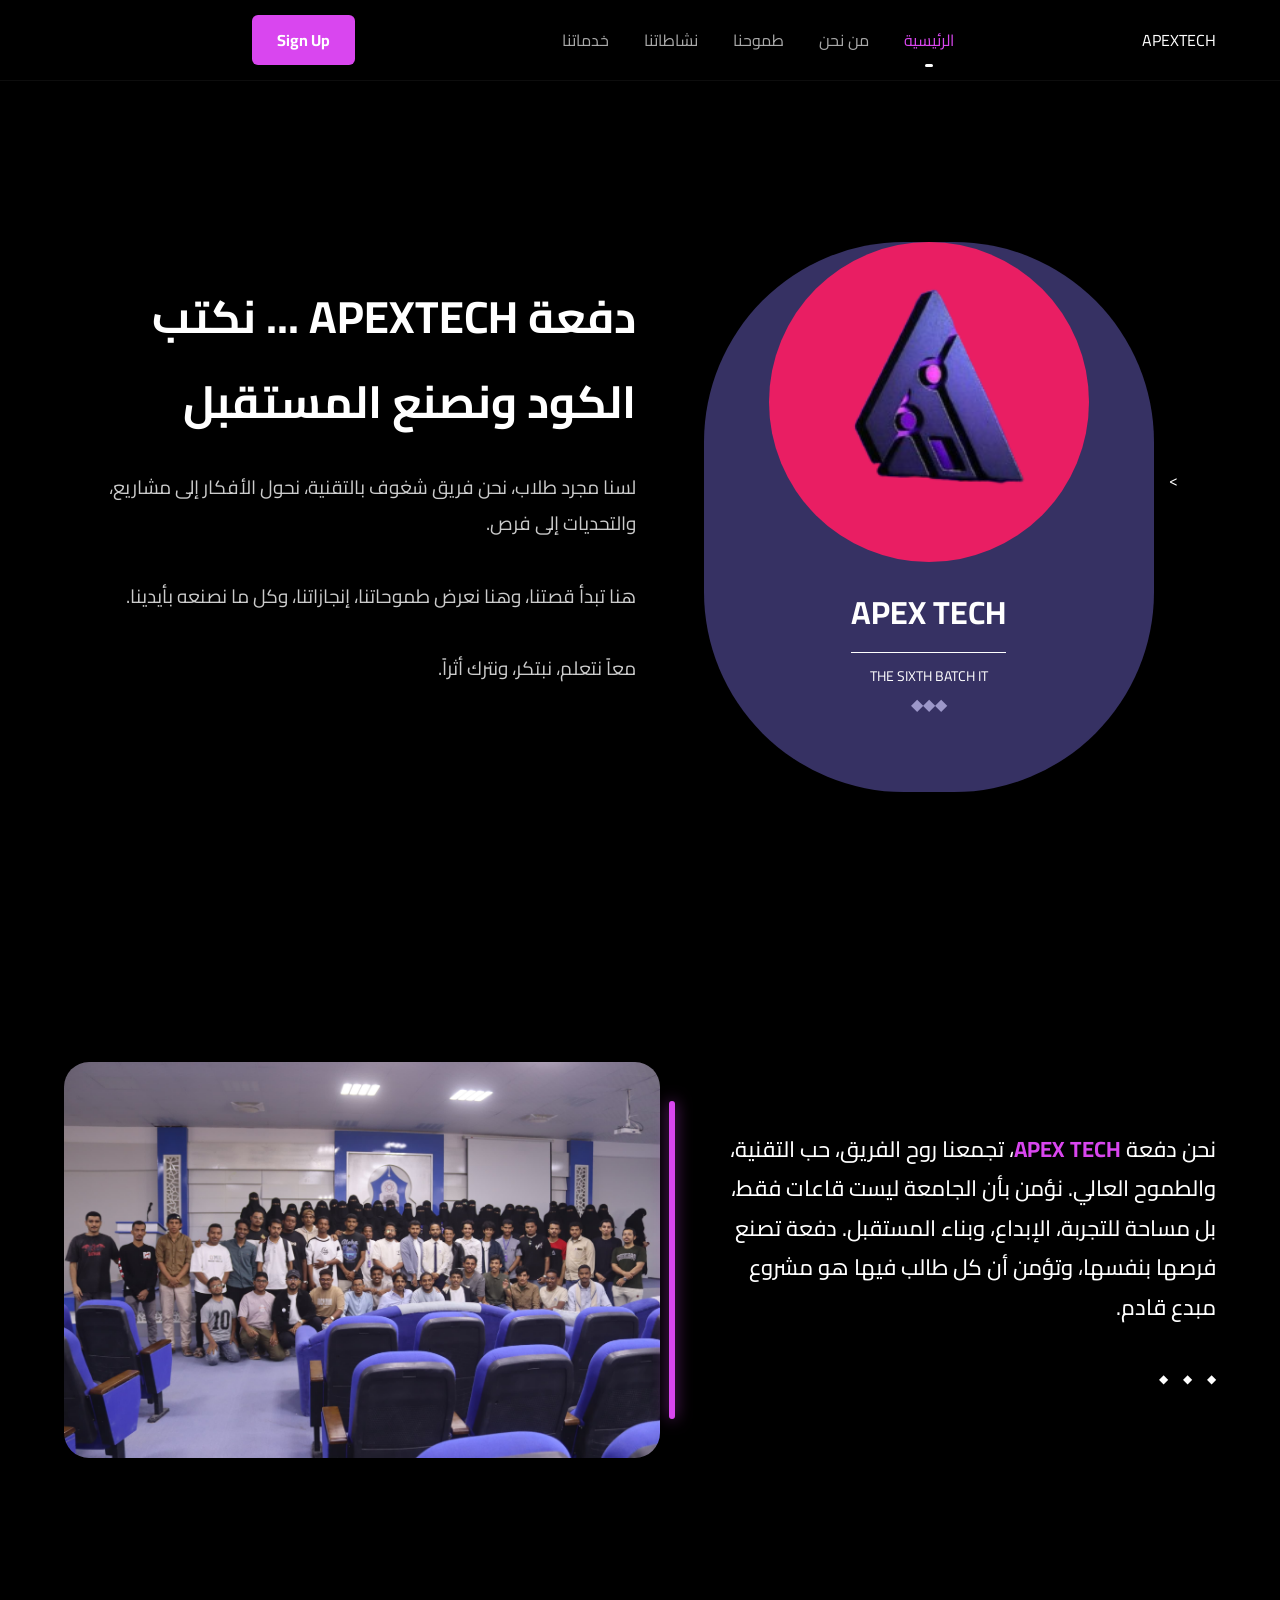
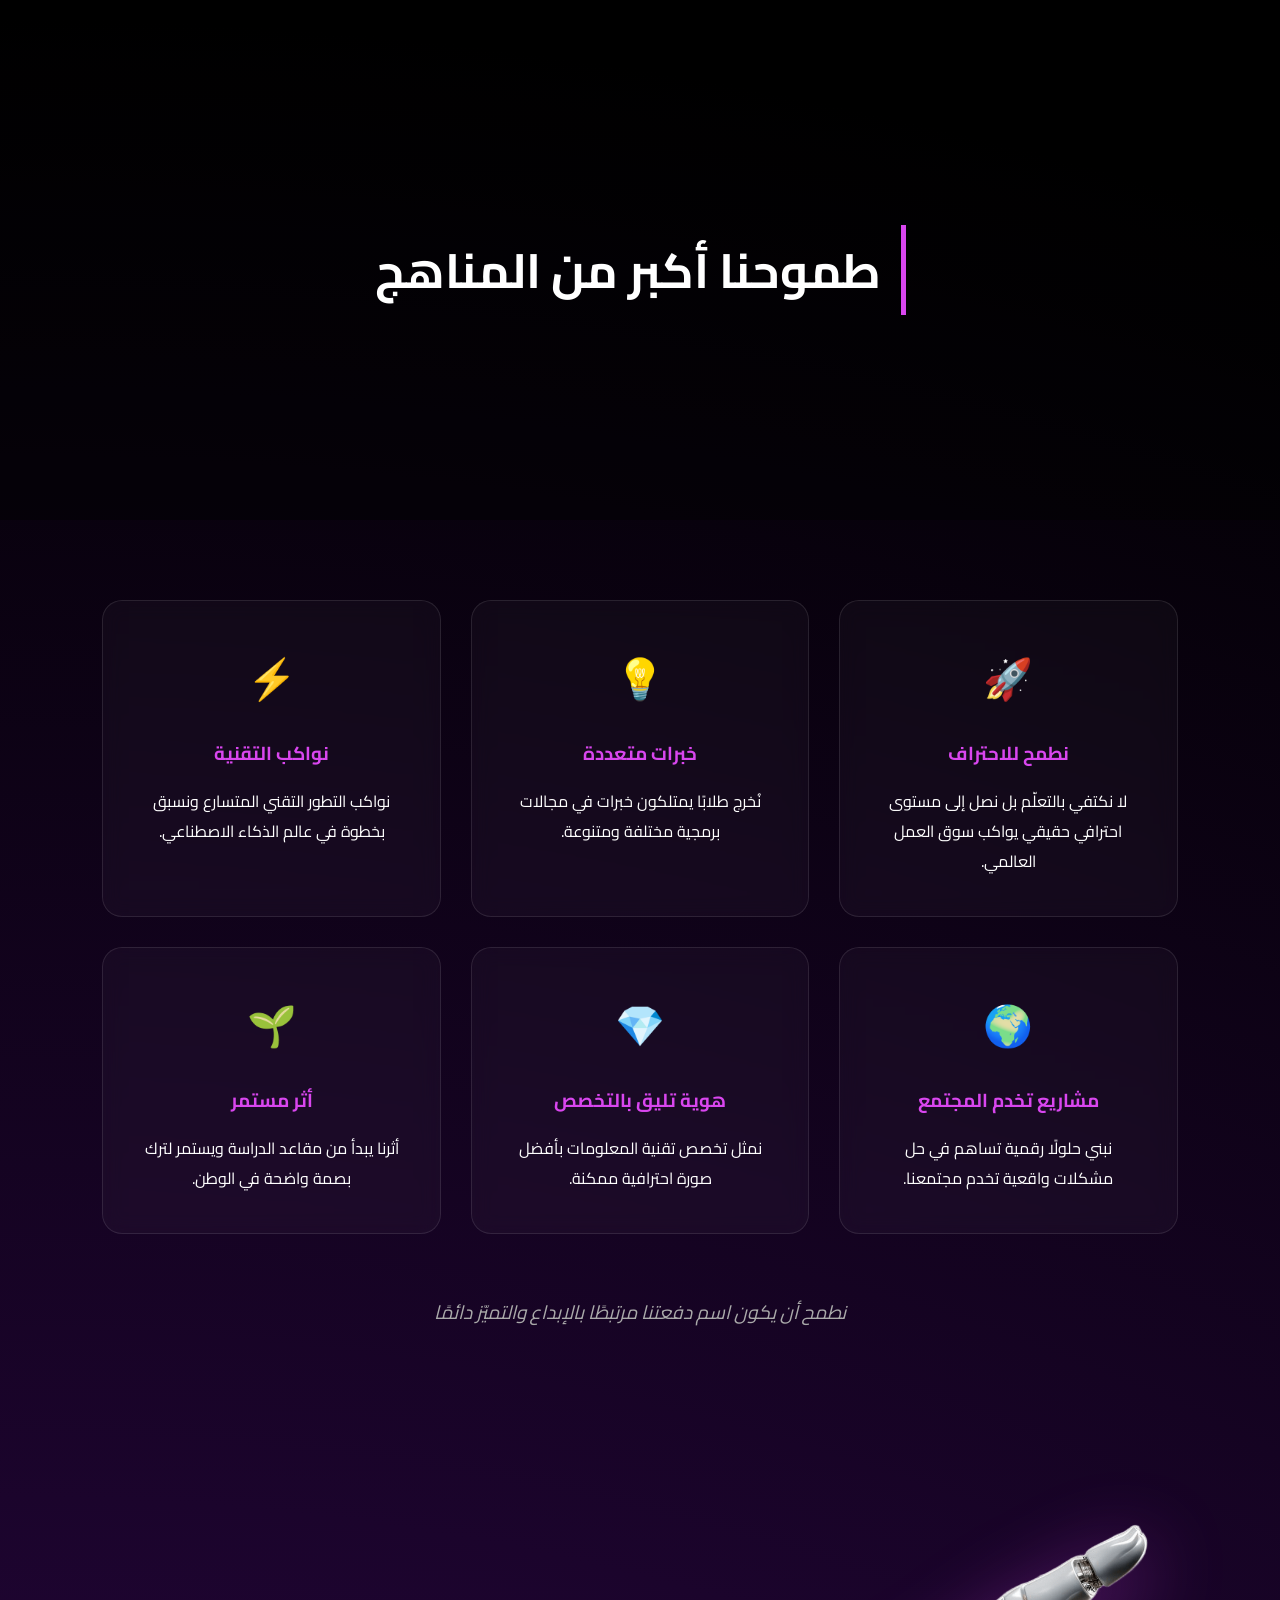
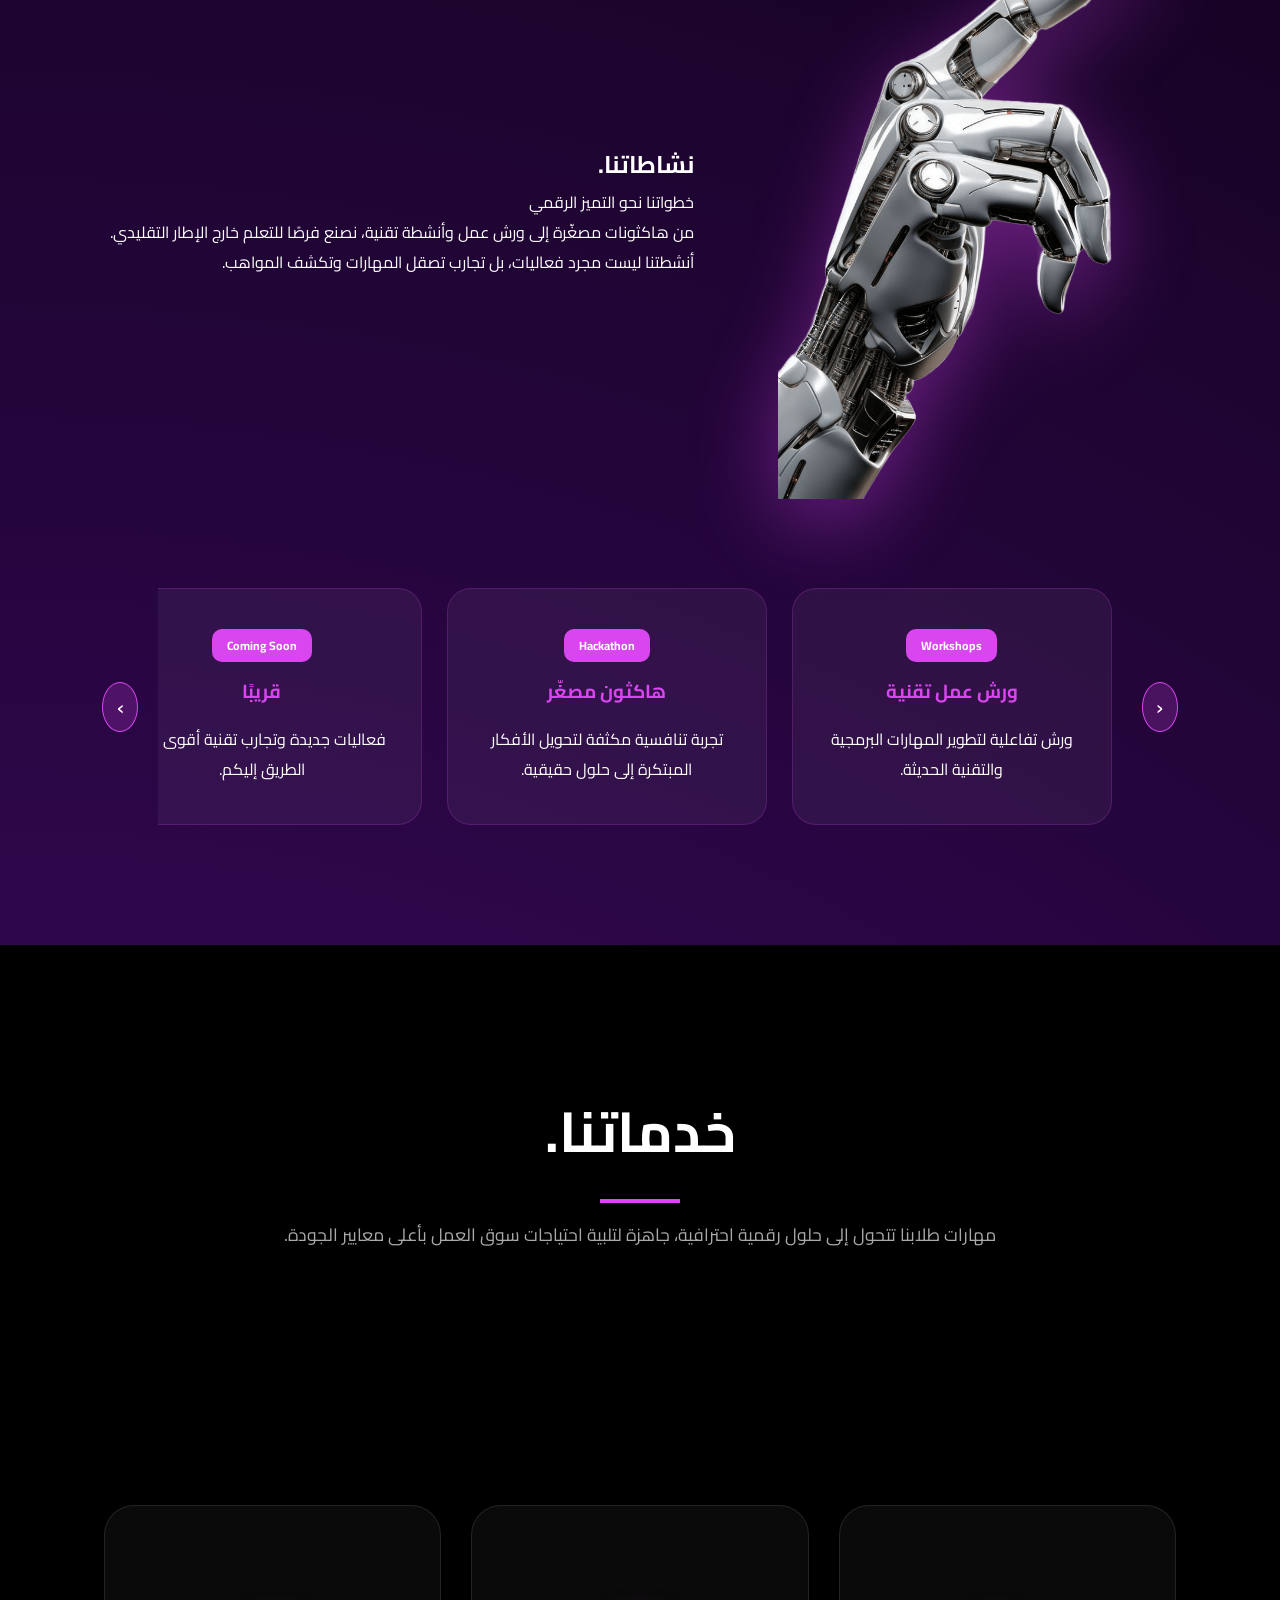
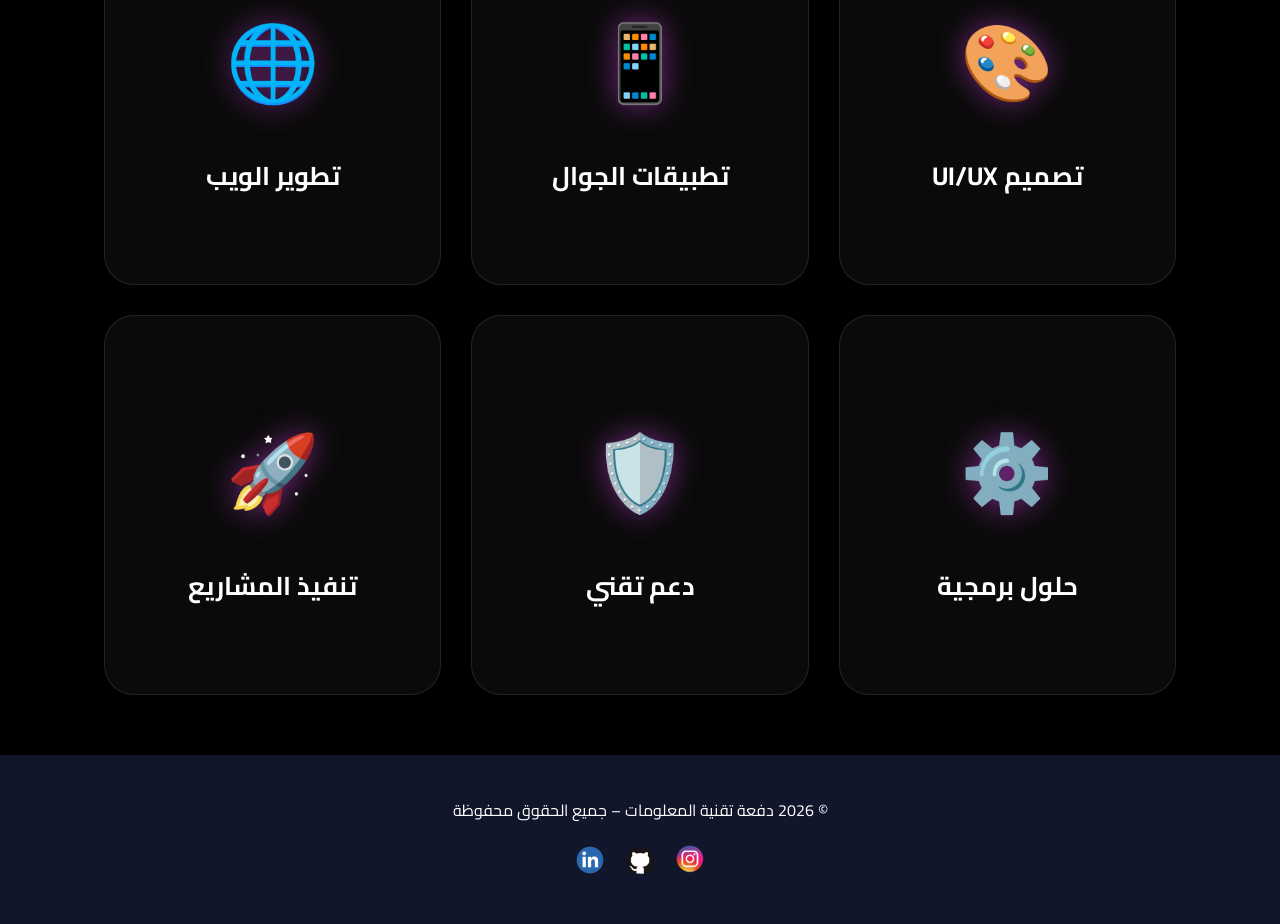
==== index.html @ 80015eca "new" ====
<!DOCTYPE html>
<html lang="ar" dir="rtl">
<head>
    <meta charset="UTF-8">
    <meta name="viewport" content="width=device-width, initial-scale=1.0">
    <title>APEX TECH | المستقبل يبدأ هنا</title>
    <link rel="stylesheet" href="styles.css">
    <link href="https://fonts.googleapis.com/css2?family=Cairo:wght@400;600;700&display=swap" rel="stylesheet">
</head>
<body>

    <nav>
        <div class="nav-container">
            <div class="logo-text"><a href="#home" style="text-decoration: none; color: inherit;">APEX<span>TECH</span></a></div>
            <ul class="nav-links">
                <li class="active"><a href="#home">الرئيسية</a></li>
                <li><a href="#about">من نحن</a></li>
                <li><a href="#ambition">طموحنا</a></li>
                <li><a href="#activities">نشاطاتنا</a></li>
                <li><a href="#services">خدماتنا</a></li>
            </ul>
             <a href="sing_up.html" class="signup" style="text-decoration: none;">Sign Up</a>
    
            <div class="menu-toggle" id="mobile-menu">
                <span></span><span></span><span></span>
            </div>
        </div>
    </nav>

    <main>
        <section id="home" class="hero-section">>
    <div class="hero-container">
        <div class="hero-visual">
            <div class="ellipse-bg"></div>
            <div class="logo-wrapper">
                <img src="images/logo.png" alt="APEX TECH Logo" class="main-logo">
            </div>
            <div class="batch-info">
                <h2>APEX TECH</h2>
                <p>THE SIXTH BATCH IT</p>
            </div>
            <div class="decoration-stars">
                <span>◆</span><span>◆</span><span>◆</span>
            </div>
        </div>

        <div class="hero-text-content">
            <h1 class="hero-title">دفعة APEXTECH ... نكتب الكود ونصنع المستقبل</h1>
            <p class="hero-description">
                لسنا مجرد طلاب، نحن فريق شغوف بالتقنية، نحول الأفكار إلى مشاريع، والتحديات إلى فرص. 
                <br><br>
                هنا تبدأ قصتنا، وهنا نعرض طموحاتنا، إنجازاتنا، وكل ما نصنعه بأيدينا. 
                <br><br>
                معاً نتعلم، نبتكر، ونترك أثراً.
            </p>
        </div>
    </div>
</section>

        <section id="about" class="about-section reveal">
    <div class="about-container">
        <div class="about-text">
            <p>
                نحن دفعة <span class="highlight">APEX TECH</span>، تجمعنا روح الفريق، حب التقنية، والطموح العالي. نؤمن بأن الجامعة ليست قاعات فقط، بل مساحة للتجربة، الإبداع، وبناء المستقبل. دفعة تصنع فرصها بنفسها، وتؤمن أن كل طالب فيها هو مشروع مبدع قادم.
            </p>
            <div class="decoration-dots">
                <span>◆</span><span>◆</span><span>◆</span>
            </div>
        </div>

        <div class="about-image-wrapper">
            <div class="image-frame">
                <img src="images/grop.jpg" alt="APEXTECH Team">
                <div class="side-border"></div>
            </div>
        </div>
    </div>
</section>

        <section id="ambition" class="ambition-section reveal">
    <div class="video-container">
        <video autoplay muted loop playsinline class="bg-video">
            <source src="images/15.mp4" type="video/mp4">
        </video>
        <div class="video-overlay">
            <h2 class="reveal-text">طموحنا أكبر من <span>المناهج</span></h2>
        </div>
    </div>

    <div class="content-wrapper">
        <div class="cards-grid">
            <div class="ambition-card reveal">
                <div class="card-icon">🚀</div>
                <h3>نطمح للاحتراف</h3>
                <p>لا نكتفي بالتعلّم بل نصل إلى مستوى احترافي حقيقي يواكب سوق العمل العالمي.</p>
            </div>

            <div class="ambition-card reveal">
                <div class="card-icon">💡</div>
                <h3>خبرات متعددة</h3>
                <p>نُخرج طلابًا يمتلكون خبرات في مجالات برمجية مختلفة ومتنوعة.</p>
            </div>

            <div class="ambition-card reveal">
                <div class="card-icon">⚡</div>
                <h3>نواكب التقنية</h3>
                <p>نواكب التطور التقني المتسارع ونسبق بخطوة في عالم الذكاء الاصطناعي.</p>
            </div>

            <div class="ambition-card reveal">
                <div class="card-icon">🌍</div>
                <h3>مشاريع تخدم المجتمع</h3>
                <p>نبني حلولًا رقمية تساهم في حل مشكلات واقعية تخدم مجتمعنا.</p>
            </div>

            <div class="ambition-card reveal">
                <div class="card-icon">💎</div>
                <h3>هوية تليق بالتخصص</h3>
                <p>نمثل تخصص تقنية المعلومات بأفضل صورة احترافية ممكنة.</p>
            </div>

            <div class="ambition-card reveal">
                <div class="card-icon">🌱</div>
                <h3>أثر مستمر</h3>
                <p>أثرنا يبدأ من مقاعد الدراسة ويستمر لترك بصمة واضحة في الوطن.</p>
            </div>
        </div>
        
        <div class="ambition-footer reveal">
            <p>نطمح أن يكون اسم دفعتنا مرتبطًا بالإبداع والتميّز دائمًا</p>
        </div>
    </div>
</section>

<section id="activities" class="activities-section reveal">
    <div class="activities-hero">
        <div class="activities-image reveal-left">
            <img src="images/hand.png" alt="AI Hand" class="floating-hand">
        </div>

        <div class="activities-content reveal-right">
            <h2 class="section-title">نشاطاتنا<span>.</span></h2>
            <p class="subtitle">خطواتنا نحو التميز الرقمي</p>
            <p class="description">
                من هاكثونات مصغّرة إلى ورش عمل وأنشطة تقنية، نصنع فرصًا للتعلم خارج الإطار التقليدي. 
                أنشطتنا ليست مجرد فعاليات، بل تجارب تصقل المهارات وتكشف المواهب.
            </p>
        </div>
    </div>

    <div class="slider-wrapper reveal">
        <button class="slide-btn prev" id="prevBtn">‹</button>
        
        <div class="activities-slider" id="mainSlider">
            <div class="activity-slide">
                <div class="slide-card">
                    <span class="tag">Workshops</span>
                    <h3>ورش عمل تقنية</h3>
                    <p>ورش تفاعلية لتطوير المهارات البرمجية والتقنية الحديثة.</p>
                </div>
            </div>

            <div class="activity-slide">
                <div class="slide-card">
                    <span class="tag">Hackathon</span>
                    <h3>هاكثون مصغّر</h3>
                    <p>تجربة تنافسية مكثفة لتحويل الأفكار المبتكرة إلى حلول حقيقية.</p>
                </div>
            </div>

            <div class="activity-slide coming">
                <div class="slide-card">
                    <span class="tag">Coming Soon</span>
                    <h3>قريبًا</h3>
                    <p>فعاليات جديدة وتجارب تقنية أقوى في الطريق إليكم.</p>
                </div>
            </div>
        </div>

        <button class="slide-btn next" id="nextBtn">›</button>
    </div>
</section>
<section id="services" class="services-section">
    
    <div class="video-container reveal">
        <video autoplay muted loop playsinline class="bg-video">
            <source src="images/2.mp4" type="video/mp4">
        </video>
        
        <div class="video-overlay">
            <div class="services-header">
                <h1 class="main-title">خدماتنا<span>.</span></h1>
                <div class="title-line"></div>
                <p class="description">مهارات طلابنا تتحول إلى حلول رقمية احترافية، جاهزة لتلبية احتياجات سوق العمل بأعلى معايير الجودة.</p>
            </div>
        </div>
    </div>

    <div class="services-container">
        <div class="services-grid">
            <div class="flip-card reveal">
                <div class="card-inner">
                    <div class="card-front">
                        <div class="icon">🎨</div>
                        <h3>تصميم UI/UX</h3>
                    </div>
                    <div class="card-back">
                        <p>واجهات مستخدم جذابة وتجارب رقمية مدروسة بعناية لتسهيل رحلة المستخدم.</p>
                    </div>
                </div>
            </div>

            <div class="flip-card reveal">
                <div class="card-inner">
                    <div class="card-front">
                        <div class="icon">📱</div>
                        <h3>تطبيقات الجوال</h3>
                    </div>
                    <div class="card-back">
                        <p>برمجة تطبيقات ذكية (Android/iOS) تقدم تجربة مستخدم استثنائية وسلسة.</p>
                    </div>
                </div>
            </div>

            <div class="flip-card reveal">
                <div class="card-inner">
                    <div class="card-front">
                        <div class="icon">🌐</div>
                        <h3>تطوير الويب</h3>
                    </div>
                    <div class="card-back">
                        <p>تصميم وبناء مواقع ويب سريعة، متجاوبة، وبأحدث التقنيات لضمان أفضل أداء.</p>
                    </div>
                </div>
            </div>

            <div class="flip-card reveal">
                <div class="card-inner">
                    <div class="card-front">
                        <div class="icon">⚙️</div>
                        <h3>حلول برمجية</h3>
                    </div>
                    <div class="card-back">
                        <p>تطوير أنظمة برمجية متكاملة مخصصة لحل مشاكل عملك المعقدة.</p>
                    </div>
                </div>
            </div>

            <div class="flip-card reveal">
                <div class="card-inner">
                    <div class="card-front">
                        <div class="icon">🛡️</div>
                        <h3>دعم تقني</h3>
                    </div>
                    <div class="card-back">
                        <p>استشارات وحلول برمجية متكاملة لحل المشكلات التقنية المعقدة.</p>
                    </div>
                </div>
            </div>

            <div class="flip-card reveal">
                <div class="card-inner">
                    <div class="card-front">
                        <div class="icon">🚀</div>
                        <h3>تنفيذ المشاريع</h3>
                    </div>
                    <div class="card-back">
                        <p>تحويل الأفكار من مجرد مخططات إلى واقع رقمي ملموس وناجح.</p>
                    </div>
                </div>
            </div>
        </div>
    </div>
</section>
    </main>

    <footer class="footer">
        <p>© 2026 دفعة تقنية المعلومات – جميع الحقوق محفوظة</p>
        <div class="footer-icons">
            <a href="#"><img src="images/insta.png" alt="Instagram"></a>
            <a href="#"><img src="images/github.png" alt="GitHub"></a>
            <a href="#"><img src="images/link.png" alt="LinkedIn"></a>
        </div>
    </footer>

    <script src="index.js"></script>
</body>
</html>
---- styles.css ----
/* الإعدادات العامة */
* {
    margin: 0;
    padding: 0;
    box-sizing: border-box;
    font-family: 'Cairo', sans-serif;
    
}

html {
    scroll-behavior: smooth;
}

body {
    background: radial-gradient(circle at bottom left, #4b0b7a, #000 70%);
    color: #fff;
    overflow-x: hidden;
}
/* ===== 1. تنسيق الهيدر (Navigation) المصلح ===== */
nav {
    display: flex;
    justify-content: center;
    align-items: center;
    padding: 15px 0; /* زيادة بسيطة لإعطاء متنفس */
    background: rgba(0, 0, 0, 0.95);
    backdrop-filter: blur(10px);
    position: fixed;
    width: 100%;
    top: 0;
    z-index: 2000;
    border-bottom: 1px solid rgba(255, 255, 255, 0.05);
}

.nav-container {
    width: 90%;
    max-width: 1300px;
    display: flex;
    /* التبديل بين اللوجو والروابط ليتناسب مع اتجاه الصفحة RTL */
    flex-direction: row; 
    justify-content: space-between; 
    align-items: center;
}

.nav-links {
    display: flex;
    list-style: none;
    gap: 35px; /* مسافة متوازنة بين الروابط */
    margin: 0;
    padding: 0;
    align-items: center;
}

.nav-links li {
    position: relative;
}

.nav-links li a {
    color: #aaa;
    text-decoration: none;
    font-size: 16px;
    transition: 0.3s;
}

/* العنصر النشط وتأثير النقطة البيضاء */
.nav-links li.active a, 
.nav-links li a:hover {
    color: #d946ef;
}

.nav-links li.active::after {
    content: "";
    position: absolute;
    width: 8px;
    height: 3px;
    background: #fff;
    bottom: -12px; /* ضبط المسافة أسفل النص */
    left: 50%;
    transform: translateX(-50%);
    border-radius: 2px;
}

/* زر التسجيل */
.signup {
    background: #d946ef;
    padding: 10px 25px;
    border-radius: 6px;
    color: #fff;
    border: none;
    cursor: pointer;
    font-weight: bold;
    transition: 0.3s;
    margin-right: 20px; /* إبعاد الزر قليلاً عن الروابط */
}

/* ===== 3. قسم الهيرو (Hero Section - كما في الصورة 32) ===== */
.hero-section {
    min-height: 100vh;
    display: flex;
    align-items: center;
    justify-content: center;
    padding: 120px 8% 60px;
}

.hero-container {
    display: flex;
    align-items: center;
    justify-content: space-between;
    width: 100%;
    gap: 50px;
}

.hero-visual {
    position: relative;
    width: 45%;
    display: flex;
    flex-direction: column;
    align-items: center;
}

.ellipse-bg {
    position: absolute;
    width: 450px;
    height: 550px;
    background: rgba(90, 82, 165, 0.6);
    border-radius: 200px;
    z-index: 1;
}

.logo-wrapper {
    position: relative;
    z-index: 3;
    width: 320px;
    height: 320px;
    background: #e91e63;
    /* اللون الوردي خلف اللوجو */
    border-radius: 50%;
    display: flex;
    justify-content: center;
    align-items: center;
}

.main-logo {
    width: 250px;
    z-index: 4;
}

.batch-info {
    position: relative;
    z-index: 3;
    text-align: center;
    margin-top: 20px;
}

.batch-info h2 {
    font-size: 32px;
    font-weight: bold;
}

.batch-info p {
    border-top: 1px solid #fff;
    margin-top: 10px;
    padding-top: 10px;
    font-size: 14px;
}

.hero-text-content {
    width: 50%;
    text-align: right;
}

.hero-title {
    font-size: 45px;
    font-weight: 700;
    margin-bottom: 25px;
}

.hero-description {
    font-size: 19px;
    color: #ccc;
    line-height: 1.9;
}

/* ===== 5. التجاوب (Responsiveness) ===== */
@media (max-width: 992px) {
    .hero-container {
        flex-direction: column;
        text-align: center;
    }

    .hero-text-content {
        width: 100%;
        text-align: center;
        order: 1;
    }

    .hero-visual {
        width: 100%;
        order: 2;
        transform: scale(0.8);
    }

    .hero-title {
        font-size: 32px;
    }

    nav {
        padding: 20px;
    }

    nav ul {
        display: none;
    }

}

@media (max-width: 768px) {
    .services-grid {
        grid-template-columns: 1fr;
        max-width: 400px;
    }

    .main-title {
        font-size: 38px;
    }
}


/* قسم من نحن */
.about-section {
    padding: 100px 5%;
    background: #000;
    display: flex;
    justify-content: center;
    align-items: center;
    min-height: 80vh;
}

.about-container {
    max-width: 1300px;
    width: 100%;
    display: flex;
    flex-direction: row; /* النص يمين والصورة يسار */
    justify-content: space-between;
    align-items: center;
    gap: 60px;
}

/* تنسيق النصوص */
.about-text {
    flex: 1;
    position: relative;
    text-align: right;
}

.about-text p {
    font-size: 22px;
    line-height: 1.8;
    color: #fff;
    font-weight: 500;
}

.about-text .highlight {
    color: #d946ef; /* اللون البنفسجي المشرق */
    font-weight: 700;
}

/* النقاط المزخرفة (الدايموند) */
.decoration-dots {
    margin-top: 40px;
    display: flex;
    gap: 15px;
    color: #fff;
    font-size: 12px;
}

/* تنسيق الصورة والإطار */
.about-image-wrapper {
    flex: 1.2;
    display: flex;
    justify-content: flex-end;
}

.image-frame {
    position: relative;
    width: 100%;
    max-width: 650px;
    border-radius: 20px;
    overflow: visible; /* للسماح للحدود الجانبية بالظهور */
}

.image-frame img {
    width: 100%;
    border-radius: 25px;
    display: block;
    box-shadow: 0 20px 50px rgba(0,0,0,0.5);
}

/* الخط البنفسجي الرأسي بجانب الصورة */
.side-border {
    position: absolute;
    right: -15px; /* يبرز للخارج قليلاً */
    top: 10%;
    bottom: 10%;
    width: 6px;
    background: #d946ef;
    border-radius: 10px;
    box-shadow: 0 0 15px rgba(217, 70, 239, 0.6);
}

/* تحسين التجاوب للجوال */
@media (max-width: 992px) {
    .about-container {
        flex-direction: column-reverse;
        text-align: center;
    }
    .about-text {
        text-align: center;
    }
    .decoration-dots {
        justify-content: center;
    }
    .side-border {
        display: none; /* إخفاء الخط في الشاشات الصغيرة لتجنب الفوضى */
    }
}

/* أنميشن الظهور */
.reveal {
    opacity: 0;
    transform: translateY(50px);
    transition: 1s all ease;
}

.reveal.active {
    opacity: 1;
    transform: translateY(0);
}

/* التجاوب (Responsive) */
@media (max-width: 900px) {

    .container,
    .about-container {
        flex-direction: column;
        text-align: center;
    }

    .text,
    .logo-area,
    .about-text {
        width: 100%;
    }

    .nav-links {
        display: none;
    }

    /* يمكن إضافة قائمة برجر لاحقاً */
    .logo-area {
        margin-top: 50px;
    }
}

.footer {
    background: #11162a;
    padding: 40px;
    text-align: center;
}

.footer-icons {
    display: flex;
    justify-content: center;
    gap: 20px;
    margin-top: 20px;
}

.footer-icons img {
    width: 30px;
    transition: 0.3s;
}

/* قسم طموحنا */
.ambition-section {
    display: flex;
    flex-direction: column;
    padding: 0;
    /* الفيديو يأخذ العرض كاملاً */
}

.video-container {
    position: relative;
    width: 50%;
    height: 60vh;
    overflow: hidden;
    display: flex;
    align-items: center;
    justify-content: center;
}

.bg-video {
    position: absolute;
    width: 50%;
    height: 100%;
    object-fit: cover;
    z-index: -1;
}

.video-overlay {
    width: 100%;
    height: 100%;
    background: rgba(0, 0, 0, 0.6);
    display: flex;
    align-items: center;
    justify-content: center;
}

.video-overlay h2 {
    font-size: clamp(1.5rem, 5vw, 3rem);
    border-right: 5px solid #d946ef;
    padding-right: 20px;
    color: #fff;
}

/* شبكة البطاقات */
.content-wrapper {
    padding: 80px 8%;
}

.cards-grid {
    display: grid;
    grid-template-columns: repeat(auto-fit, minmax(300px, 1fr));
    gap: 30px;
}

.ambition-card {
    background: rgba(255, 255, 255, 0.03);
    border: 1px solid rgba(255, 255, 255, 0.1);
    padding: 40px;
    border-radius: 20px;
    backdrop-filter: blur(10px);
    transition: all 0.4s cubic-bezier(0.175, 0.885, 0.32, 1.275);
    text-align: center;
}

.ambition-card:hover {
    transform: translateY(-15px);
    background: rgba(217, 70, 239, 0.1);
    border-color: #d946ef;
    box-shadow: 0 20px 40px rgba(217, 70, 239, 0.2);
}

.card-icon {
    font-size: 40px;
    margin-bottom: 20px;
    display: block;
}

.ambition-card h3 {
    color: #d946ef;
    margin-bottom: 15px;
}

.ambition-footer {
    margin-top: 60px;
    text-align: center;
    font-size: 1.2rem;
    color: #aaa;
    font-style: italic;
}

/* التجاوب مع الجوال */
@media (max-width: 768px) {
    .video-container {
        height: 40vh;
    }

    .content-wrapper {
        padding: 40px 5%;
    }

    .ambition-card {
        padding: 25px;
    }
}

/* قسم نشاطاتنا */
.activities-section {
    padding: 100px 8%;
    display: flex;
    flex-direction: column;
    gap: 60px;
}

.activities-hero {
    display: flex;
    align-items: center;
    justify-content: space-between;
    gap: 50px;
}

.activities-image {
    width: 40%;
}

.activities-content {
    width: 55%;
    text-align: right;
}

.floating-hand {
    width: 100%;
    max-width: 400px;
    filter: drop-shadow(0 20px 40px rgba(217, 70, 239, 0.4));
    animation: floatHand 4s ease-in-out infinite;
}

@keyframes floatHand {

    0%,
    100% {
        transform: translateY(0) rotate(0);
    }

    50% {
        transform: translateY(-20px) rotate(2deg);
    }
}

/* السلايدر */
.slider-wrapper {
    display: flex;
    align-items: center;
    gap: 20px;
    width: 100%;
}

.activities-slider {
    display: flex;
    gap: 25px;
    overflow-x: auto;
    scroll-behavior: smooth;
    padding: 20px 10px;
    scrollbar-width: none;
    /* إخفاء شريط التمرير */
}

.activities-slider::-webkit-scrollbar {
    display: none;
}

.activity-slide {
    min-width: 320px;
    flex: 1;
}

.slide-card {
    background: rgba(255, 255, 255, 0.05);
    border: 1px solid rgba(217, 70, 239, 0.2);
    padding: 40px 30px;
    border-radius: 24px;
    text-align: center;
    transition: 0.4s;
}

.slide-card:hover {
    background: rgba(217, 70, 239, 0.1);
    transform: scale(1.02);
    border-color: #d946ef;
}

.slide-card h3 {
    color: #d946ef;
    margin: 15px 0;
}

.slide-card .tag {
    background: #d946ef;
    padding: 5px 15px;
    border-radius: 10px;
    font-size: 12px;
    font-weight: bold;
}

/* أزرار السلايدر */
.slide-btn {
    background: rgba(217, 70, 239, 0.2);
    color: white;
    border: 1px solid #d946ef;
    width: 50px;
    height: 50px;
    border-radius: 50%;
    cursor: pointer;
    font-size: 24px;
    transition: 0.3s;
}

.slide-btn:hover {
    background: #d946ef;
}

/* التجاوب مع الجوال */
@media (max-width: 900px) {
    .activities-hero {
        flex-direction: column;
        text-align: center;
    }

    .activities-image,
    .activities-content {
        width: 100%;
    }

    .activities-content {
        order: -1;
    }

    /* النص يظهر قبل الصورة في الجوال */
    .activity-slide {
        min-width: 280px;
    }
}
/* خدماتنا*/
.services-section {
    padding: 100px 5%;
    background: #000;
    display: flex;
    justify-content: center;
    align-items: center;
    flex-direction: column;
}

.services-container {
    max-width: 1200px;
    width: 100%;
    margin: 0 auto;
}

.services-header {
    text-align: center;
    margin-bottom: 60px;
    display: flex;
    flex-direction: column;
    align-items: center;
}

.services-header .main-title {
    font-size: clamp(2.5rem, 5vw, 3.5rem);
    color: #fff;
}

.services-header .title-line {
    width: 80px;
    height: 4px;
    background: #d946ef;
    margin: 15px 0;
}

.services-header .description {
    max-width: 750px;
    color: #aaa;
    margin: 0 auto;
    font-size: 1.1rem;
}

/* الشبكة: تظهر 3 في الصف وتتوسط تلقائياً */
.services-grid {
    display: grid;
    grid-template-columns: repeat(auto-fit, minmax(320px, 1fr));
    gap: 30px;
    width: 100%;
    justify-content: center;
}

.flip-card {
    height: 380px;
    perspective: 1000px;
}

.card-inner {
    position: relative;
    width: 100%;
    height: 100%;
    transition: transform 0.6s cubic-bezier(0.4, 0, 0.2, 1);
    transform-style: preserve-3d;
}

.flip-card:hover .card-inner {
    transform: rotateY(180deg);
}

.card-front,
.card-back {
    position: absolute;
    width: 100%;
    height: 100%;
    backface-visibility: hidden;
    border-radius: 30px;
    display: flex;
    flex-direction: column;
    justify-content: center;
    align-items: center;
    padding: 30px;
    border: 1px solid rgba(255, 255, 255, 0.1);
}

.card-front {
    background: rgba(255, 255, 255, 0.04);
    backdrop-filter: blur(10px);
}

/* تكبير الأيقونات */
.card-front .icon {
    font-size: 75px;
    /* تكبير حجم الأيقونة */
    margin-bottom: 20px;
    filter: drop-shadow(0 0 15px rgba(217, 70, 239, 0.5));
}

.card-front h3 {
    font-size: 1.6rem;
    color: #fff;
}

.card-back {
    background: #0a0a0a;
    transform: rotateY(180deg);
    color: #ccc;
    text-align: center;
    line-height: 1.7;
    border: 1px solid #d946ef;
}


/* حاوية الفيديو (للعنوان فقط) */
/* لجعل القسم يمتد من الحافة إلى الحافة */
.services-section {
    width: 100%;
    margin: 0;
    padding: 0;
}

.video-container {
    position: relative;
    width: 100vw; /* عرض الشاشة بالكامل */
    height: 500px; /* يمكنك زيادة الارتفاع لتقليل المساحة السوداء بالأعلى */
    overflow: hidden;
}

.bg-video {
    position: absolute;
    top: 50%;
    left: 50%;
    transform: translate(-50%, -50%);
    min-width: 100%; 
    min-height: 100%;
    width: auto;
    height: auto;
    object-fit: cover; /* يضمن ملء المساحة دون تشويه */
}

.video-overlay {
    position: absolute;
    top: 0;
    left: 0;
    width: 100%;
    height: 100%;
    background: rgba(0, 0, 0, 0.4); /* تعتيم خفيف لتوضيح النص */
    display: flex;
    flex-direction: column;
    justify-content: center;
    align-items: center;
    z-index: 1;
}

/* حاوية الكروت بالأسفل */
.services-container {
    padding: 60px 5%;
    background-color: #000; /* أو أي لون خلفية تفضله للكروت */
}

.services-grid {
    display: grid;
    grid-template-columns: repeat(auto-fit, minmax(300px, 1fr));
    gap: 30px;
    max-width: 1200px;
    margin: 0 auto;
}
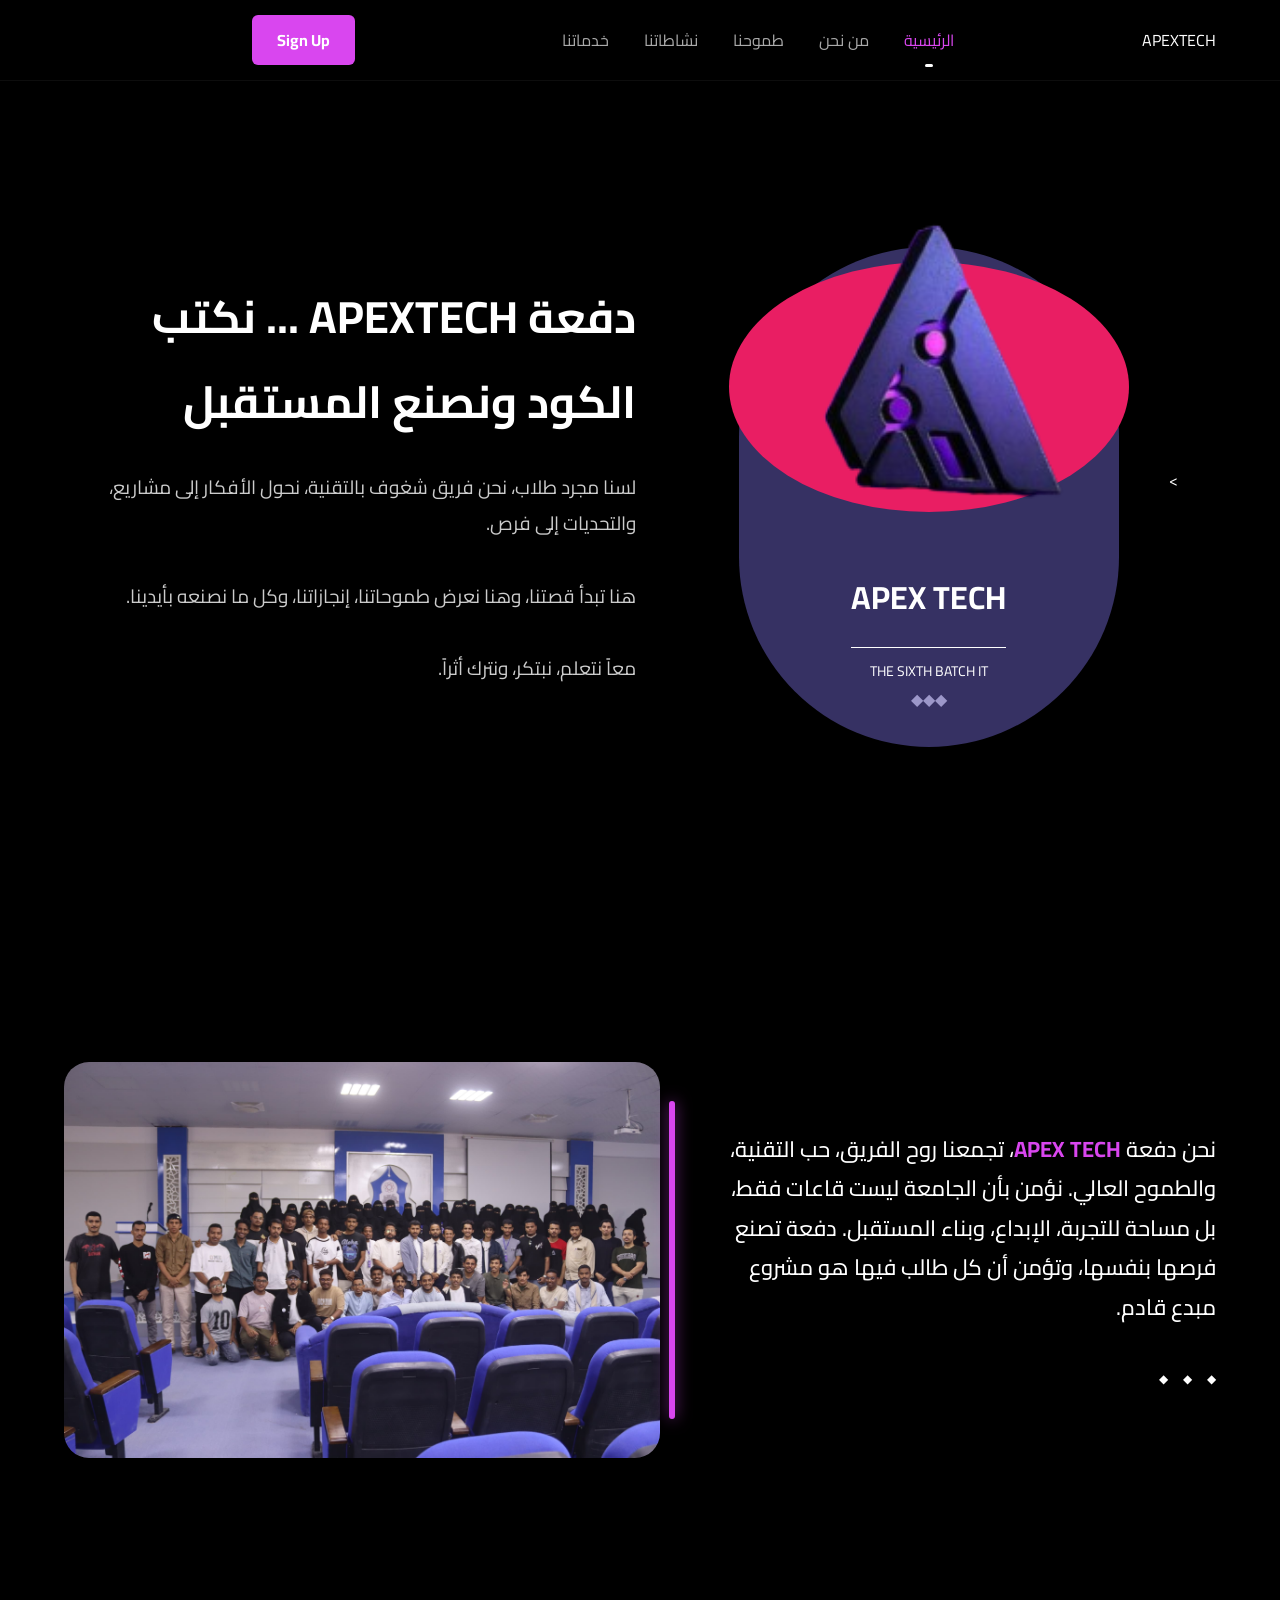
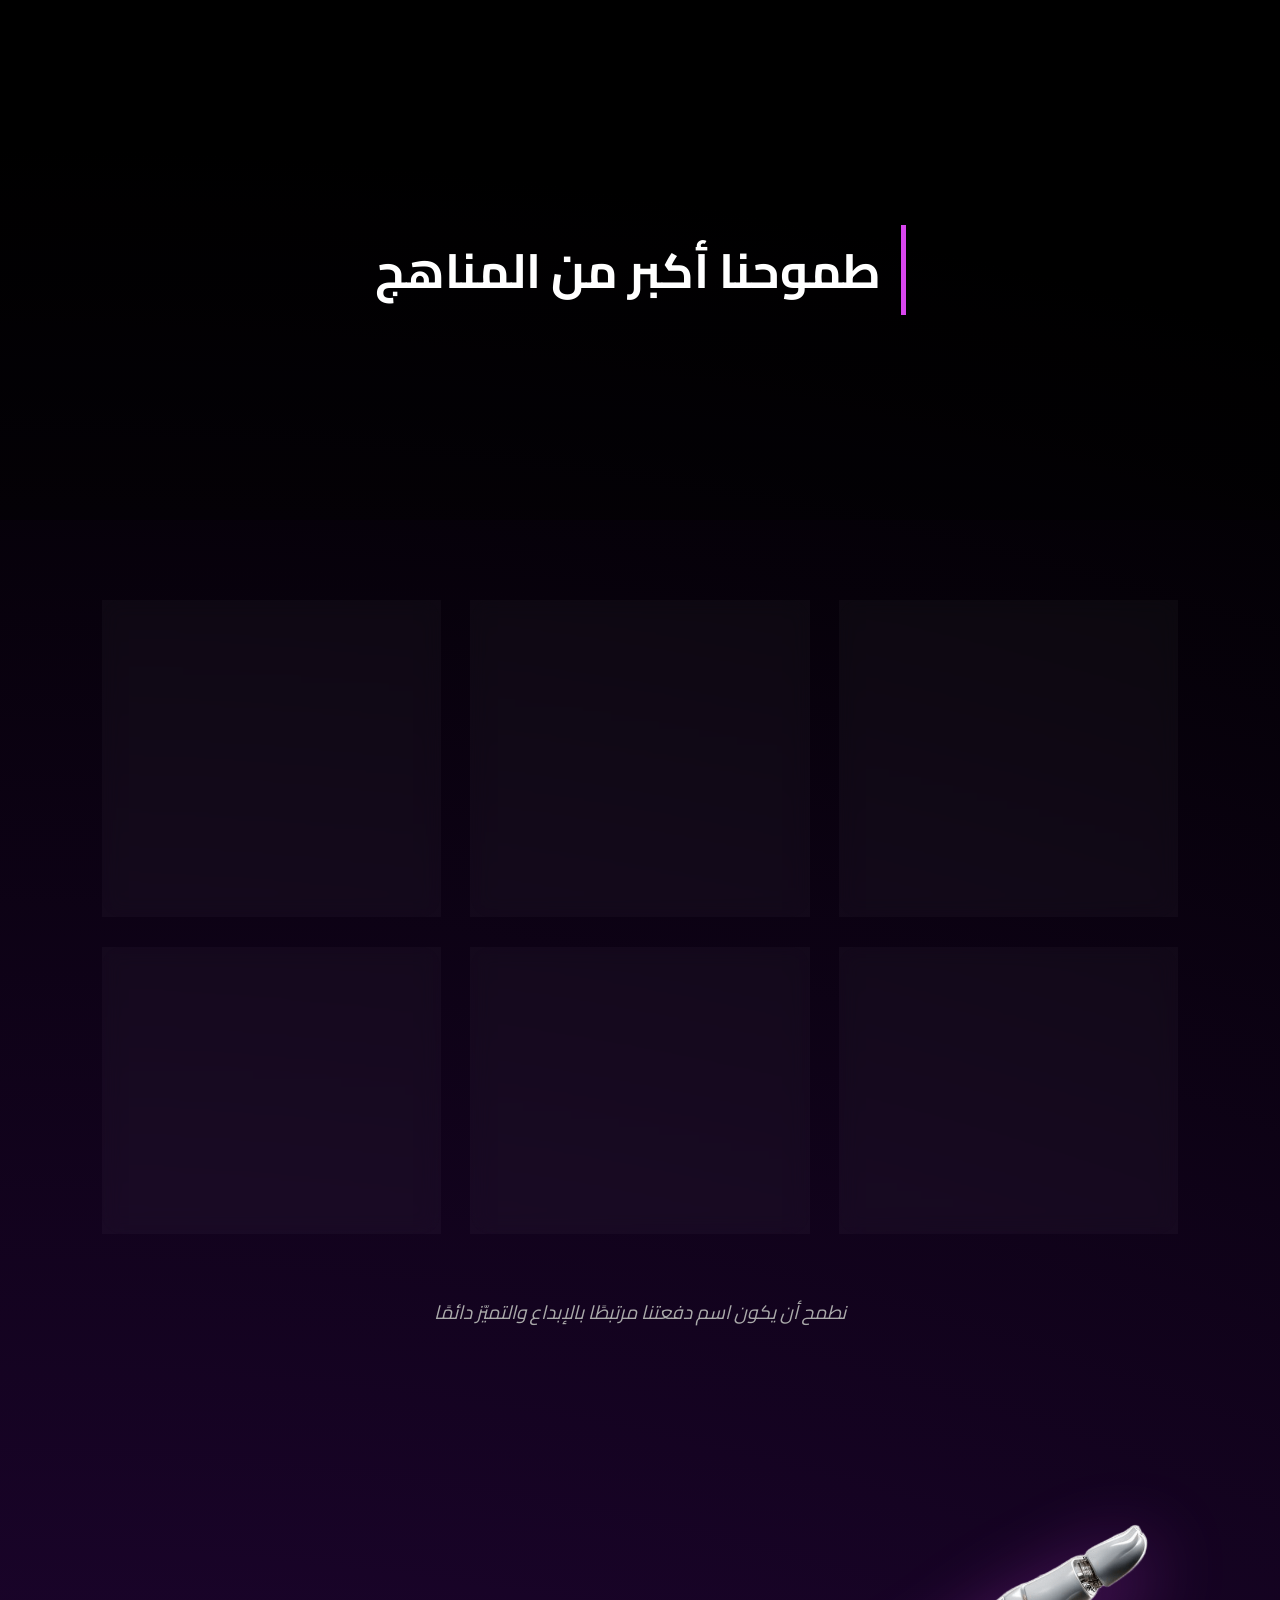
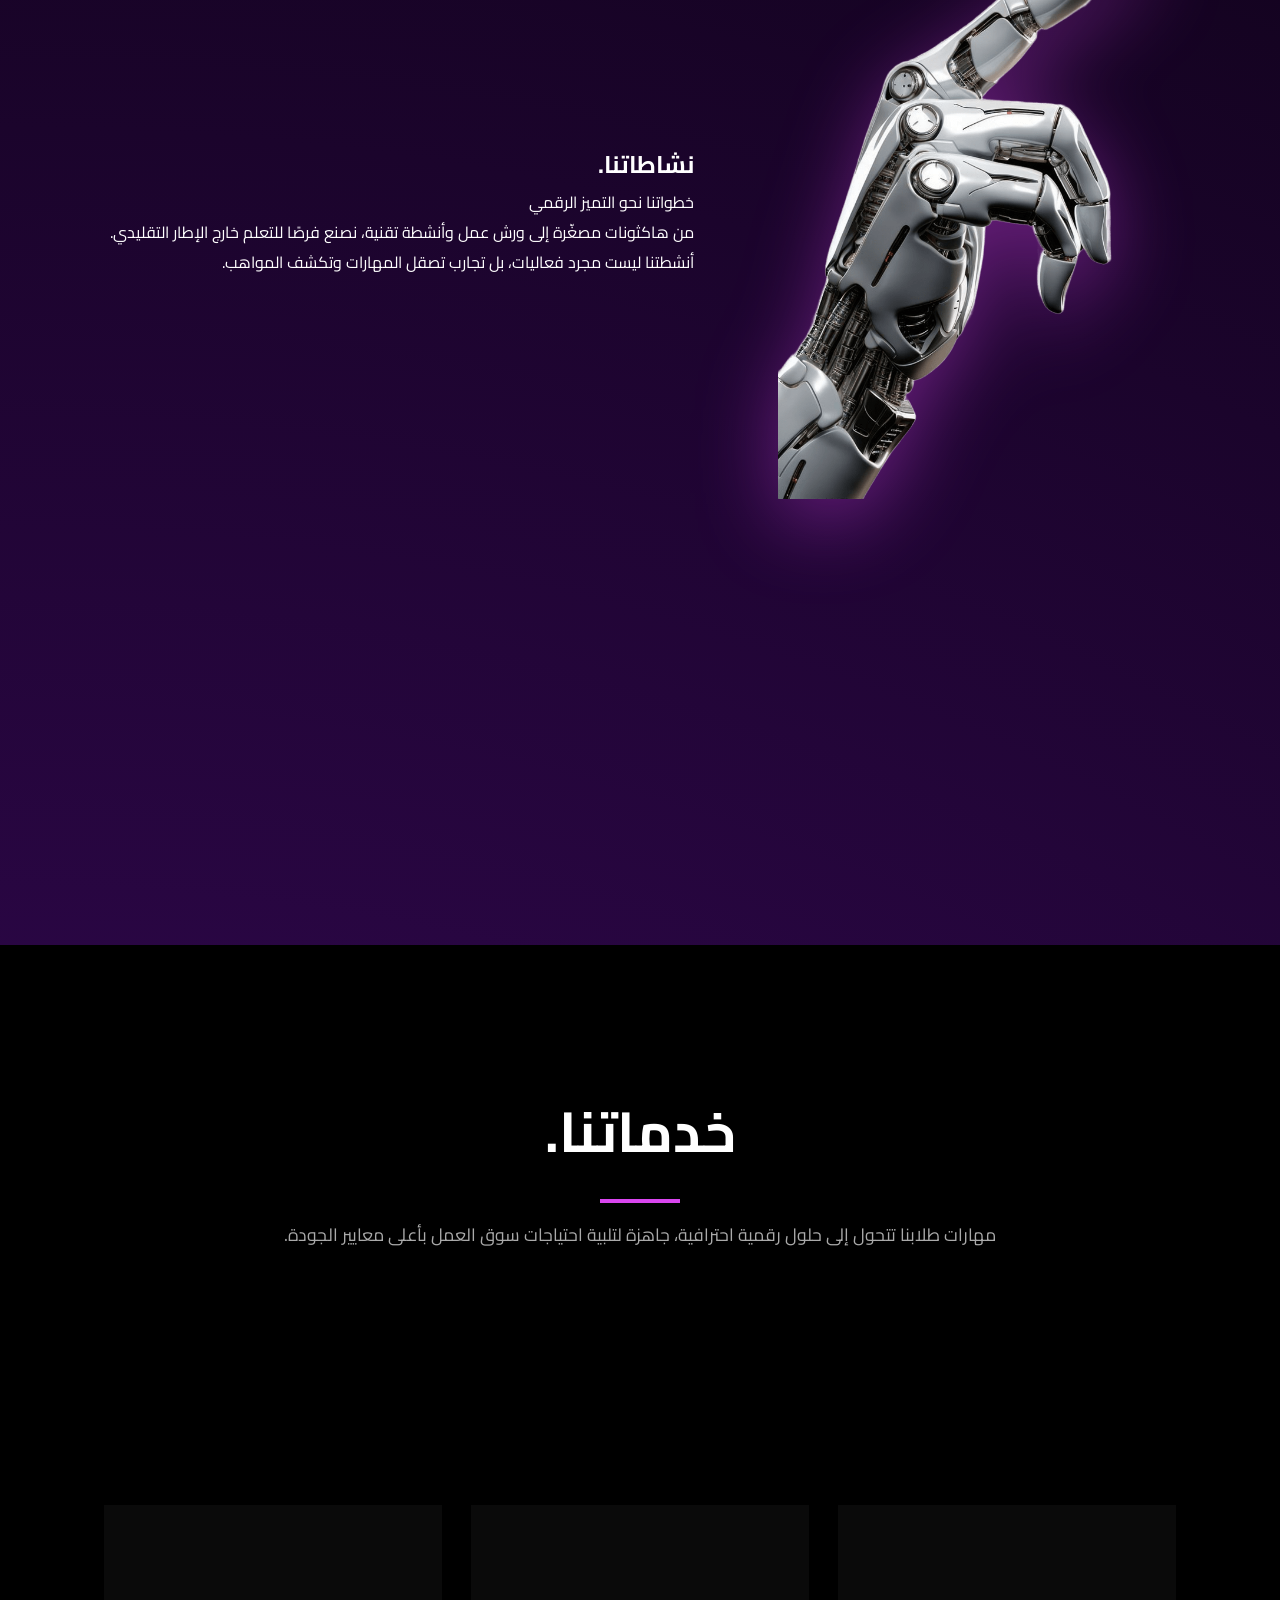
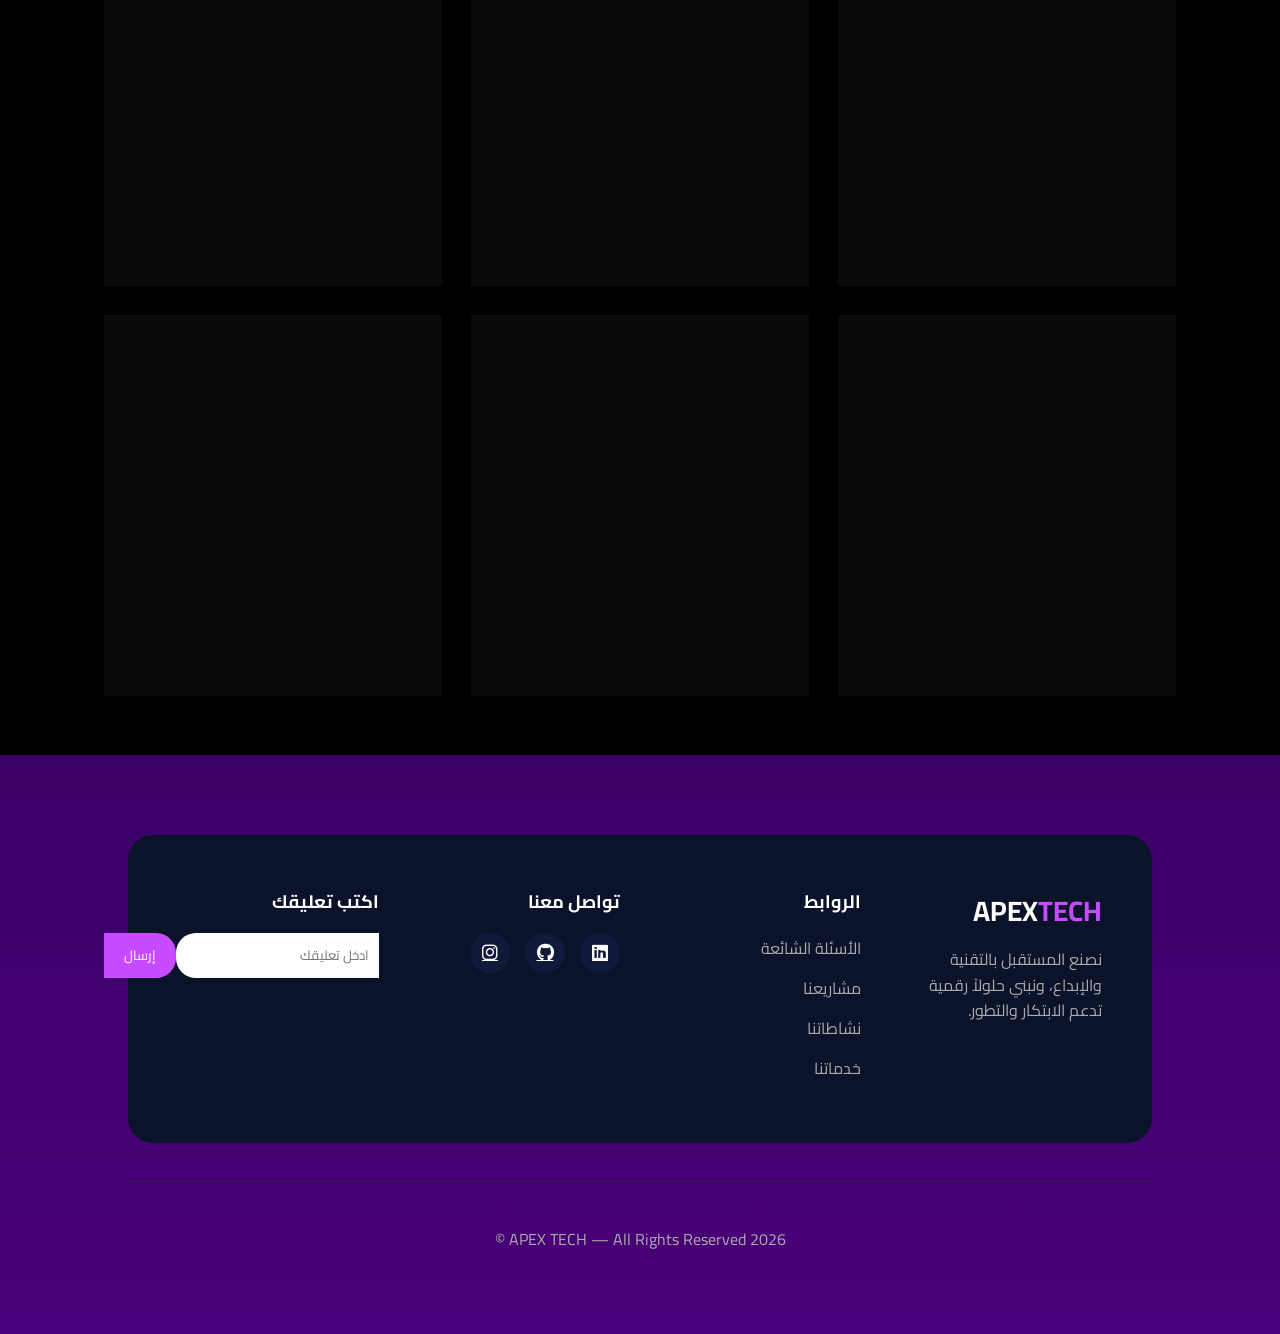
==== commit 6c652305: "edit" ====
--- a/index.html
+++ b/index.html
@@ -183,8 +183,8 @@
 <section id="services" class="services-section">
     
     <div class="video-container reveal">
-        <video autoplay muted loop playsinline class="bg-video">
-            <source src="images/2.mp4" type="video/mp4">
+        <video autoplay muted loop playsinline class="bg-video2">
+            <source src="images/11.mp4" type="video/mp4">
         </video>
         
         <div class="video-overlay">
@@ -272,16 +272,73 @@
         </div>
     </div>
 </section>
+
+<footer class="footer">
+
+    <div class="footer-box">
+    
+    <!-- Logo -->
+    <div class="footer-col">
+    <h2 class="logo">APEX<span>TECH</span></h2>
+    <p>
+    نصنع المستقبل بالتقنية والإبداع، ونبني حلولاً رقمية
+    تدعم الابتكار والتطور.
+    </p>
+    </div>
+    
+    <!-- Links -->
+    <div class="footer-col">
+    <h3>الروابط</h3>
+    <ul>
+    <li><a href="faq.html">الأسئلة الشائعة</a></li>
+    <li><a href="projects.html">مشاريعنا</a></li>
+    <li><a href="#activities">نشاطاتنا</a></li>
+    <li><a href="#services">خدماتنا</a></li>
+    </ul>
+    </div>
+    
+    <!-- Contact -->
+    <div class="footer-col">
+    <h3>تواصل معنا</h3>
+    
+    <div class="social">
+    
+    <a href="https://LinkedIn.com" target="_blank"><i class="fab fa-linkedin"></i></a>
+    <a href="https://github.com" target="_blank"><i class="fab fa-github"></i></a>
+    <a href="https://www.instagram.com/apex.tech6?igsh=OGZndmE1eXo3cHd2
+    " target="_blank"><i class="fab fa-instagram"></i></a>
+    
+    </div>
+    
+    </div>
+    
+    <!-- Newsletter -->
+    <div class="footer-col">
+    <h3>اكتب تعليقك</h3>
+    
+    <div class="newsletter">
+    
+    <input placeholder="ادخل تعليقك">
+    
+    <button>إرسال</button>
+    
+    </div>
+    
+    </div>
+    
+    </div>
+    
+    <hr>
+    
+    <p class="copyright">
+    APEX TECH — All Rights Reserved 2026 ©
+    </p>
+    
+    </footer>
+    
+    <link rel="stylesheet"
+    href="https://cdnjs.cloudflare.com/ajax/libs/font-awesome/6.5.0/css/all.min.css">
     </main>
-
-    <footer class="footer">
-        <p>© 2026 دفعة تقنية المعلومات – جميع الحقوق محفوظة</p>
-        <div class="footer-icons">
-            <a href="#"><img src="images/insta.png" alt="Instagram"></a>
-            <a href="#"><img src="images/github.png" alt="GitHub"></a>
-            <a href="#"><img src="images/link.png" alt="LinkedIn"></a>
-        </div>
-    </footer>
 
     <script src="index.js"></script>
 </body>
--- a/styles.css
+++ b/styles.css
@@ -119,8 +119,8 @@
 
 .ellipse-bg {
     position: absolute;
-    width: 450px;
-    height: 550px;
+    width: 380px;
+    height: 500px;
     background: rgba(90, 82, 165, 0.6);
     border-radius: 200px;
     z-index: 1;
@@ -129,18 +129,19 @@
 .logo-wrapper {
     position: relative;
     z-index: 3;
-    width: 320px;
-    height: 320px;
+    width: 400px;
+    height: 250px;
     background: #e91e63;
     /* اللون الوردي خلف اللوجو */
     border-radius: 50%;
     display: flex;
     justify-content: center;
     align-items: center;
+    top: 15px;
 }
 
 .main-logo {
-    width: 250px;
+    width: 350px;
     z-index: 4;
 }
 
@@ -148,7 +149,7 @@
     position: relative;
     z-index: 3;
     text-align: center;
-    margin-top: 20px;
+    margin-top: 70px;
 }
 
 .batch-info h2 {
@@ -158,7 +159,7 @@
 
 .batch-info p {
     border-top: 1px solid #fff;
-    margin-top: 10px;
+    margin-top: 20px;
     padding-top: 10px;
     font-size: 14px;
 }
@@ -361,23 +362,6 @@
     }
 }
 
-.footer {
-    background: #11162a;
-    padding: 40px;
-    text-align: center;
-}
-
-.footer-icons {
-    display: flex;
-    justify-content: center;
-    gap: 20px;
-    margin-top: 20px;
-}
-
-.footer-icons img {
-    width: 30px;
-    transition: 0.3s;
-}
 
 /* قسم طموحنا */
 .ambition-section {
@@ -749,7 +733,7 @@
 .bg-video {
     position: absolute;
     top: 50%;
-    left: 50%;
+    left: 65%;
     transform: translate(-50%, -50%);
     min-width: 100%; 
     min-height: 100%;
@@ -758,6 +742,18 @@
     object-fit: cover; /* يضمن ملء المساحة دون تشويه */
 }
 
+.bg-video2 {
+    position: absolute;
+    top: 50%;
+    left: 60%;
+    transform: translate(-50%, -50%);
+    min-width: 100%; 
+    min-height: 100%;
+    width: auto;
+    height: auto;
+    object-fit: cover; /* يضمن ملء المساحة دون تشويه */
+}
+
 .video-overlay {
     position: absolute;
     top: 0;
@@ -784,4 +780,156 @@
     gap: 30px;
     max-width: 1200px;
     margin: 0 auto;
-}+}
+
+.footer{
+
+    background:linear-gradient(180deg,#3b0066,#4a007a);
+    padding:80px 10%;
+    font-family:Arial;
+    
+    }
+    
+    .footer-box{
+    
+    background:#0b132b;
+    padding:50px;
+    border-radius:25px;
+    display:grid;
+    grid-template-columns:repeat(auto-fit,minmax(200px,1fr));
+    gap:40px;
+    
+    }
+    
+    .footer-col{
+    
+    color:white;
+    
+    }
+    
+    .logo{
+    
+    font-size:28px;
+    margin-bottom:10px;
+    
+    }
+    
+    .logo span{
+    
+    color:#c84bff;
+    
+    }
+    
+    .footer-col h3{
+    
+    margin-bottom:15px;
+    font-size:18px;
+    
+    }
+    
+    .footer-col p{
+    
+    color:#aaa;
+    line-height:1.6;
+    
+    }
+    
+    .footer-col ul{
+    
+    list-style:none;
+    
+    }
+    
+    .footer-col ul li{
+    
+    margin:10px 0;
+    
+    }
+    
+    .footer-col ul li a{
+    
+    text-decoration:none;
+    color:#aaa;
+    transition:0.3s;
+    
+    }
+    
+    .footer-col ul li a:hover{
+    
+    color:white;
+    padding-right:5px;
+    
+    }
+    
+    .social{
+    
+    display:flex;
+    gap:15px;
+    
+    }
+    
+    .social a{
+    
+    width:40px;
+    height:40px;
+    background:#111a3a;
+    display:flex;
+    align-items:center;
+    justify-content:center;
+    border-radius:50%;
+    color:white;
+    font-size:18px;
+    transition:0.3s;
+    
+    }
+    
+    .social a:hover{
+    
+    background:#c84bff;
+    transform:scale(1.1);
+    
+    }
+    
+    .newsletter{
+    
+    display:flex;
+    margin-top:10px;
+    
+    }
+    
+    .newsletter input{
+    
+    padding:10px;
+    border:none;
+    outline:none;
+    border-radius:20px 0 0 20px;
+    flex:1;
+    
+    }
+    
+    .newsletter button{
+    
+    border:none;
+    background:#c84bff;
+    color:white;
+    padding:10px 20px;
+    border-radius:0 20px 20px 0;
+    cursor:pointer;
+    
+    }
+    
+    hr{
+    
+    margin:40px 0;
+    border:0;
+    height:1px;
+    background:#222;
+    
+    }
+    
+    .copyright{
+    
+    text-align:center;
+    color:#aaa;
+    
+    }
